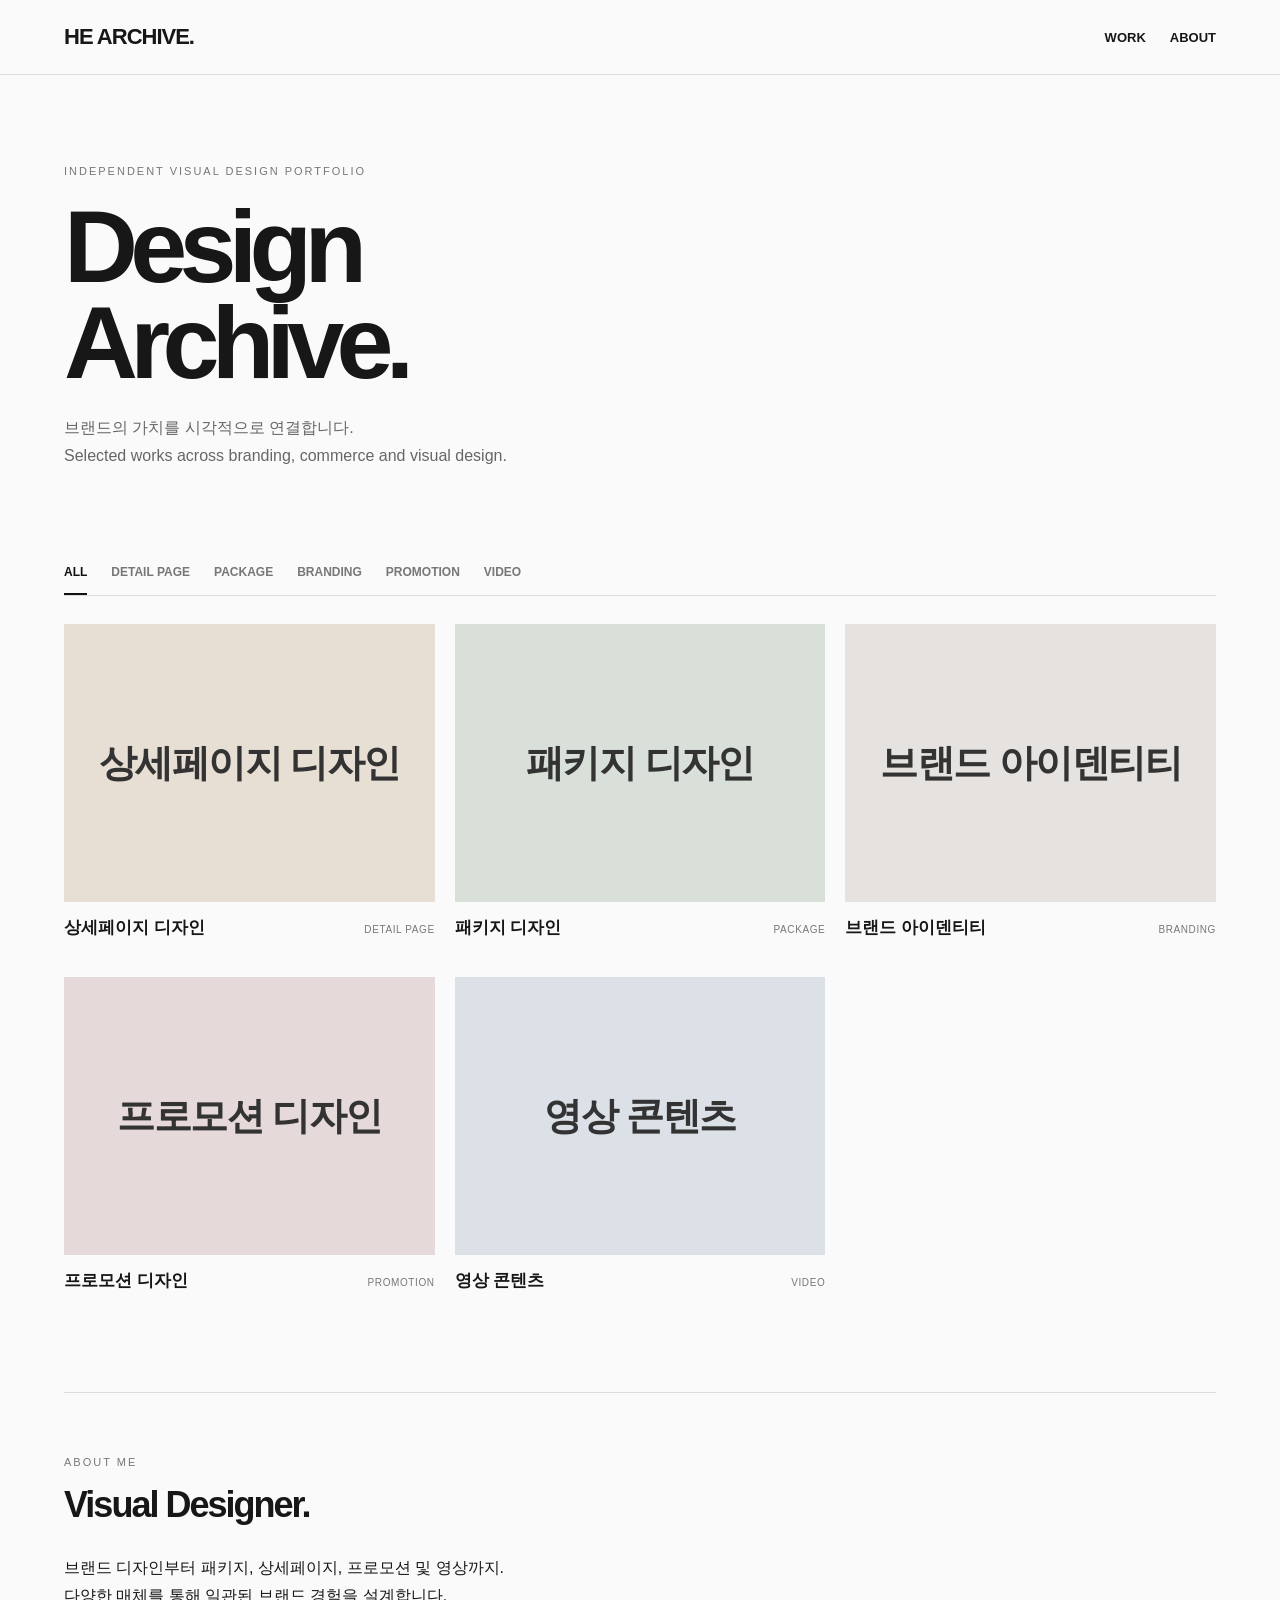
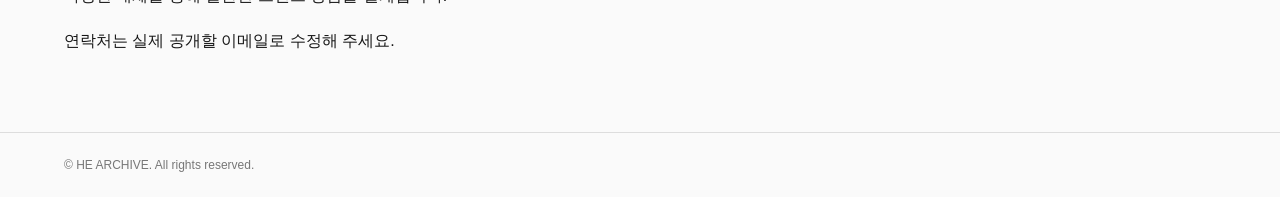
==== index.html @ f902c976 "Add files via upload" ====
<!doctype html>
<html lang="ko">
<head>
<meta charset="utf-8"><meta name="viewport" content="width=device-width, initial-scale=1">
<title>HE ARCHIVE — Visual Design Portfolio</title>
<style>
*{box-sizing:border-box}body{margin:0;background:#fafafa;color:#171717;font-family:Pretendard,'Noto Sans KR',Arial,sans-serif}button,a{color:inherit}button{font:inherit;cursor:pointer}a{text-decoration:none}header{position:sticky;top:0;z-index:2;background:#fafafaee;backdrop-filter:blur(12px);border-bottom:1px solid #ddd;display:flex;justify-content:space-between;align-items:center;padding:24px 5vw}.brand{font-size:22px;font-weight:900;letter-spacing:-1px}header nav{display:flex;gap:24px;font-size:13px;font-weight:bold}main{max-width:1600px;margin:auto;padding:0 5vw}.intro{padding:90px 0 64px}.eyebrow{font-size:11px;letter-spacing:2px;color:#777}.intro h1{font-size:clamp(48px,8vw,120px);line-height:.94;letter-spacing:-.075em;margin:22px 0}.intro p{font-size:16px;color:#666;line-height:1.8}.filters{display:flex;gap:24px;flex-wrap:wrap;border-bottom:1px solid #ddd;margin-bottom:28px}.filters button{background:none;border:0;padding:14px 0;color:#777;font-size:12px;font-weight:bold;border-bottom:2px solid transparent}.filters button[aria-pressed=true]{color:#111;border-color:#111}.grid{display:grid;grid-template-columns:repeat(3,minmax(0,1fr));gap:38px 20px}.work{border:0;background:none;text-align:left;padding:0;min-width:0}.thumb{aspect-ratio: 4/3;overflow:hidden;background:var(--tone);display:grid;place-items:center}.thumb img{width:100%;height:100%;object-fit:cover;transition:transform .35s}.work:hover img{transform:scale(1.035)}.placeholder{padding:20px;text-align:center;font-size:clamp(18px,3vw,40px);font-weight:800;letter-spacing:-.04em;color:#333}.meta{display:flex;justify-content:space-between;gap:10px;align-items:baseline;padding-top:14px}.meta strong{font-size:17px}.meta span{font-size:10px;color:#777;letter-spacing:.06em}.about{margin-top:100px;border-top:1px solid #ddd;padding:60px 0;line-height:1.8}.about h2{font-size:36px;letter-spacing:-2px;margin:0}footer{padding:25px 5vw;border-top:1px solid #ddd;font-size:12px;color:#777}dialog{border:0;padding:0;width:min(1050px,94vw);max-height:94vh;background:#fff;color:#111}dialog::backdrop{background:#000a}.detail-head{position:sticky;top:0;background:#fff;padding:24px;display:flex;justify-content:space-between;align-items:center;gap:20px;border-bottom:1px solid #ddd}.detail-head h2{margin:0;font-size:22px}.close{background:none;border:1px solid #ccc;border-radius:50%;width:40px;height:40px;font-size:24px;flex-shrink:0}.detail-body{padding:28px}.detail-body p{white-space:pre-line;line-height:1.8;color:#555}.detail-body img,.detail-body video{display:block;width:100%;height:auto;margin:0 auto 18px}.detail-body iframe{width:100%;aspect-ratio:16/9;border:0}.empty{color:#777;padding:30px 0}.work:focus-visible,button:focus-visible,a:focus-visible{outline:2px solid #555;outline-offset:4px}@media(max-width:900px){.grid{grid-template-columns:repeat(2,minmax(0,1fr))}}@media(max-width:540px){header{padding:18px 5vw}.brand{font-size:18px}header nav{gap:15px}.intro{padding:60px 0 38px}.grid{grid-template-columns:1fr;gap:28px}.filters{gap:14px}.filters button{font-size:11px}.detail-body{padding:14px}.meta strong{font-size:16px}}
</style>
</head>
<body>
<header><a class="brand" href="#top">HE ARCHIVE.</a><nav><a href="#work">WORK</a><a href="#about">ABOUT</a></nav></header>
<main id="top"><section class="intro"><div class="eyebrow">INDEPENDENT VISUAL DESIGN PORTFOLIO</div><h1>Design<br>Archive.</h1><p>브랜드의 가치를 시각적으로 연결합니다.<br>Selected works across branding, commerce and visual design.</p></section>
<section id="work" aria-label="작업물"><div class="filters" id="filters"></div><div class="grid" id="grid"></div><p class="empty" id="empty" hidden>등록된 작업물이 없습니다.</p></section>
<section class="about" id="about"><div class="eyebrow">ABOUT ME</div><h2>Visual Designer.</h2><p>브랜드 디자인부터 패키지, 상세페이지, 프로모션 및 영상까지.<br>다양한 매체를 통해 일관된 브랜드 경험을 설계합니다.</p><p>연락처는 실제 공개할 이메일로 수정해 주세요.</p></section></main><footer>© HE ARCHIVE. All rights reserved.</footer>
<dialog id="detail"><div class="detail-head"><div><div class="eyebrow" id="detailCategory"></div><h2 id="detailTitle"></h2></div><button class="close" aria-label="닫기" id="close">×</button></div><div class="detail-body" id="detailBody"></div></dialog>
<script src="projects.js"></script>
<script>
const categories=[['all','ALL'],['detail','DETAIL PAGE'],['package','PACKAGE'],['branding','BRANDING'],['promotion','PROMOTION'],['video','VIDEO']];
const filters=document.querySelector('#filters'),grid=document.querySelector('#grid'),dialog=document.querySelector('#detail');let active='all';
function node(tag,cls,text){const el=document.createElement(tag);if(cls)el.className=cls;if(text)el.textContent=text;return el;}
function image(src,alt){const el=node('img');el.src=src;el.alt=alt;el.loading='lazy';return el;}
function render(){filters.replaceChildren();grid.replaceChildren();categories.forEach(([id,label])=>{const b=node('button','',label);b.setAttribute('aria-pressed',String(active===id));b.onclick=()=>{active=id;render();};filters.append(b);});const list=PROJECTS.filter(p=>active==='all'||p.category===active);document.querySelector('#empty').hidden=!!list.length;list.forEach(p=>{const b=node('button','work');const t=node('div','thumb');t.style.setProperty('--tone',p.tone||'#eee');const fallback=()=>t.replaceChildren(node('div','placeholder',p.title));if(p.thumbnail){const im=image(p.thumbnail,p.title);im.onerror=fallback;t.append(im);}else fallback();const m=node('div','meta');m.append(node('strong','',p.title),node('span','',categories.find(c=>c[0]===p.category)?.[1]||p.category));b.append(t,m);b.onclick=()=>openProject(p);grid.append(b);});}
function openProject(p){document.querySelector('#detailTitle').textContent=p.title;document.querySelector('#detailCategory').textContent=categories.find(c=>c[0]===p.category)?.[1]||p.category;const body=document.querySelector('#detailBody');body.replaceChildren(node('p','',p.description||'작업 설명을 추가해 주세요.'));(p.images||[]).forEach(src=>body.append(image(src,p.title)));if(p.video){const v=node('video');v.src=p.video;v.controls=true;v.playsInline=true;v.preload='metadata';body.append(v);}if(p.youtubeId&&/^[\w-]{11}$/.test(p.youtubeId)){const f=node('iframe');f.src='https://www.youtube-nocookie.com/embed/'+p.youtubeId;f.title=p.title;f.allowFullscreen=true;body.append(f);}dialog.showModal();body.scrollTop=0;dialog.scrollTop=0;}
document.querySelector('#close').onclick=()=>dialog.close();dialog.addEventListener('click',e=>{if(e.target===dialog)dialog.close();});dialog.addEventListener('close',()=>document.querySelectorAll('#detailBody video').forEach(v=>v.pause()));dialog.addEventListener('close',()=>document.querySelector('#detailBody').replaceChildren());render();
</script></body></html>
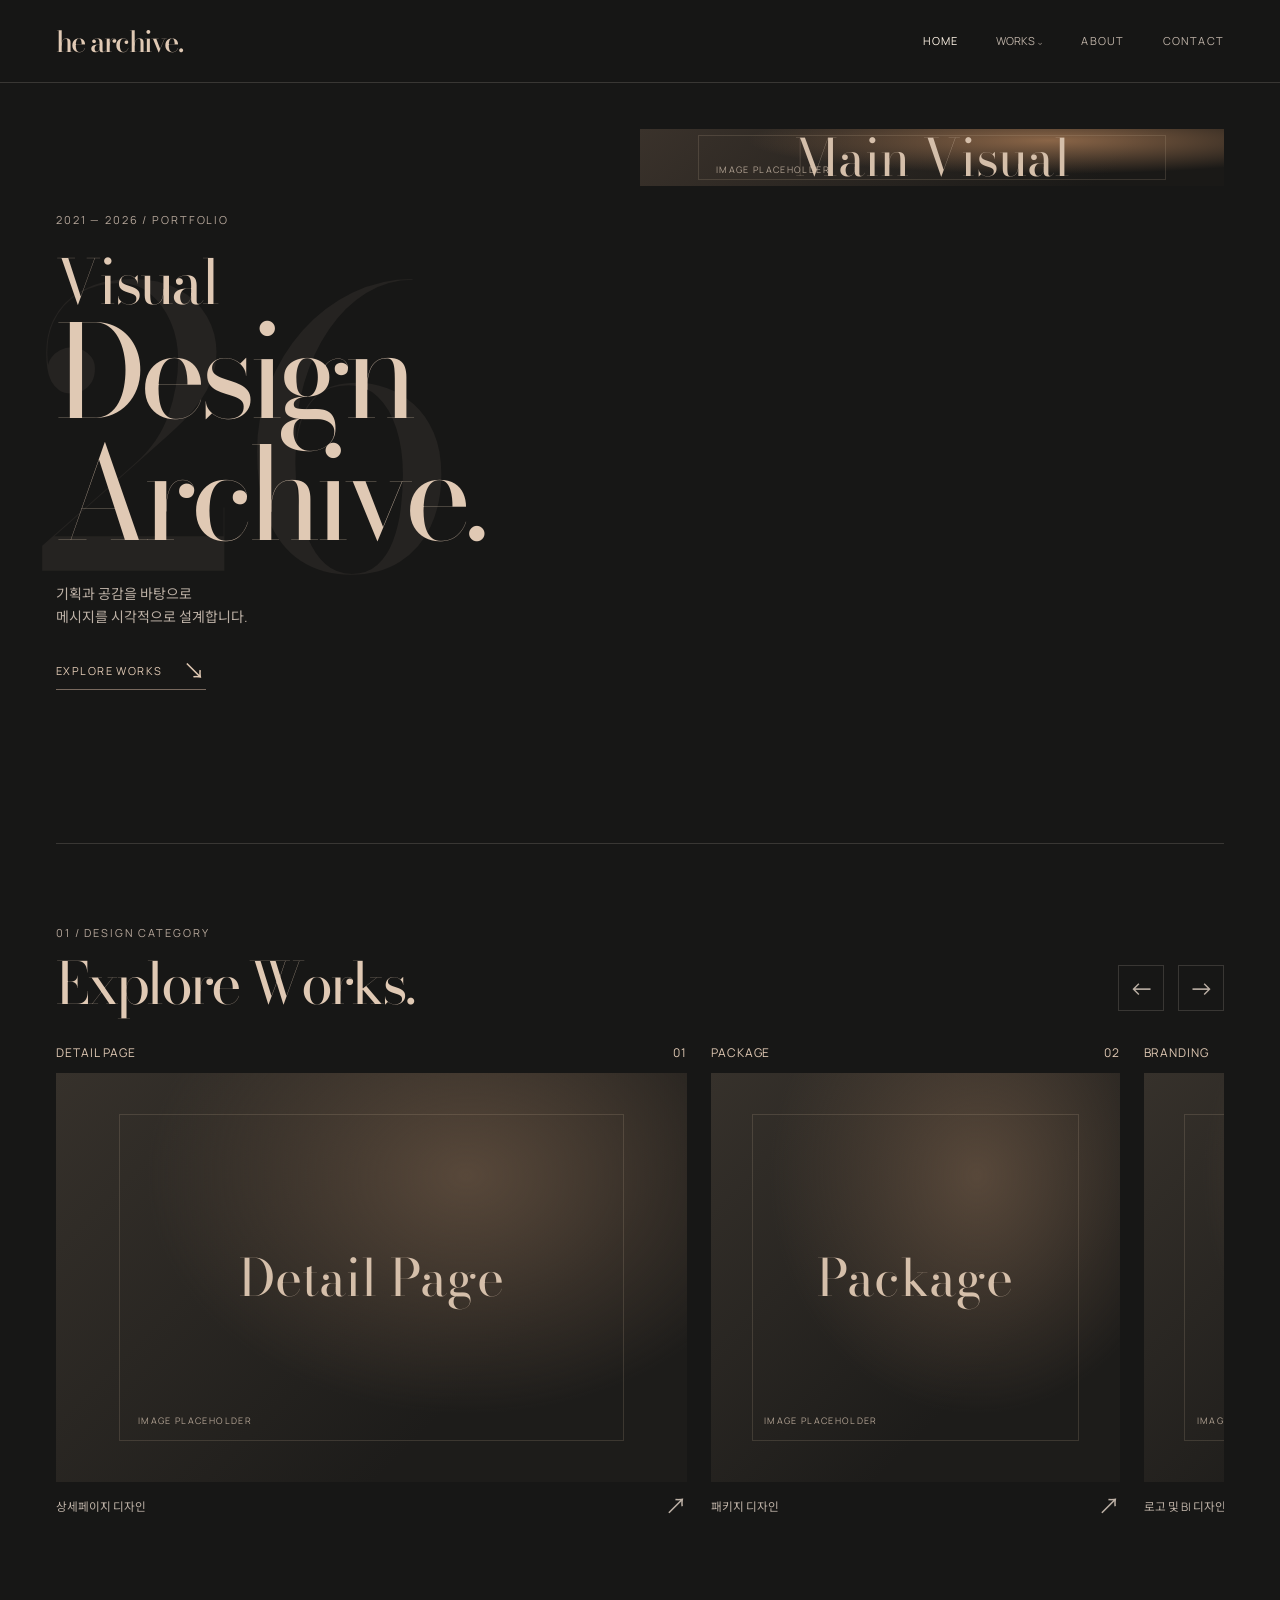
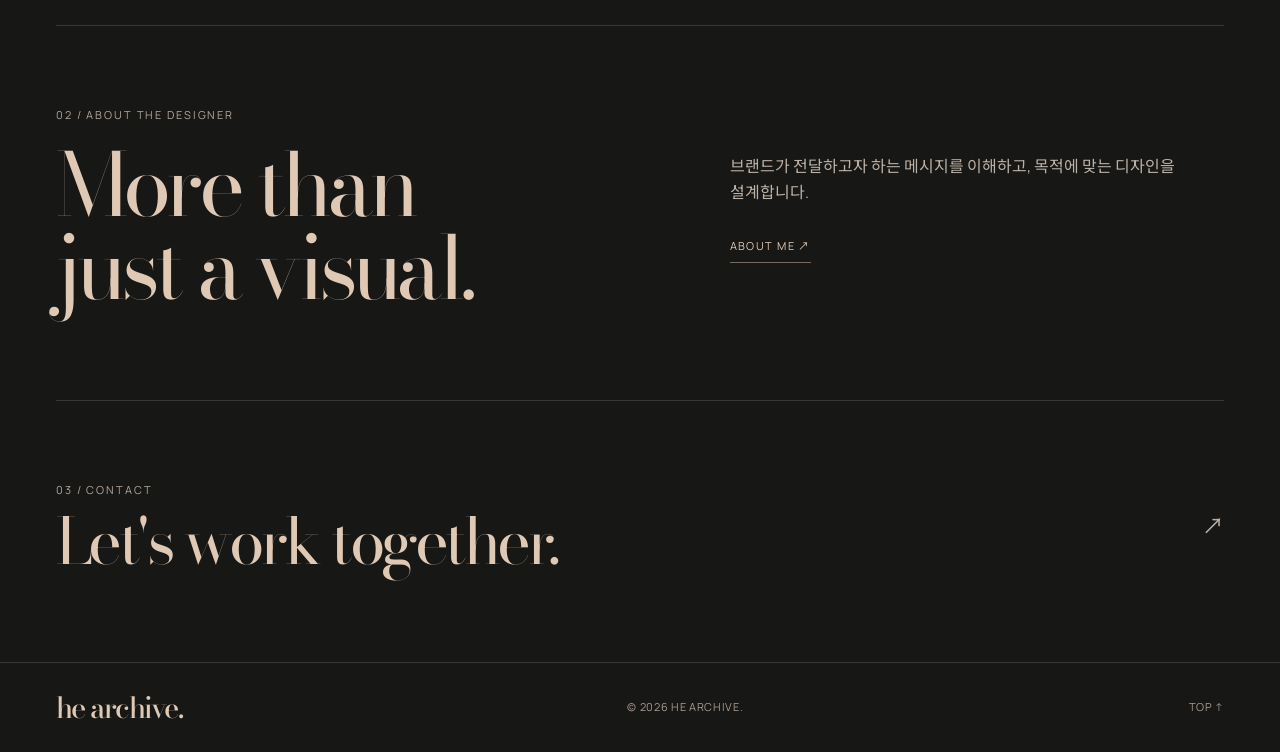
==== commit 363ba5c7: "Add files via upload" ====
--- a/index.html
+++ b/index.html
@@ -1,25 +1,2 @@
 <!doctype html>
-<html lang="ko">
-<head>
-<meta charset="utf-8"><meta name="viewport" content="width=device-width, initial-scale=1">
-<title>HE ARCHIVE — Visual Design Portfolio</title>
-<style>
-*{box-sizing:border-box}body{margin:0;background:#fafafa;color:#171717;font-family:Pretendard,'Noto Sans KR',Arial,sans-serif}button,a{color:inherit}button{font:inherit;cursor:pointer}a{text-decoration:none}header{position:sticky;top:0;z-index:2;background:#fafafaee;backdrop-filter:blur(12px);border-bottom:1px solid #ddd;display:flex;justify-content:space-between;align-items:center;padding:24px 5vw}.brand{font-size:22px;font-weight:900;letter-spacing:-1px}header nav{display:flex;gap:24px;font-size:13px;font-weight:bold}main{max-width:1600px;margin:auto;padding:0 5vw}.intro{padding:90px 0 64px}.eyebrow{font-size:11px;letter-spacing:2px;color:#777}.intro h1{font-size:clamp(48px,8vw,120px);line-height:.94;letter-spacing:-.075em;margin:22px 0}.intro p{font-size:16px;color:#666;line-height:1.8}.filters{display:flex;gap:24px;flex-wrap:wrap;border-bottom:1px solid #ddd;margin-bottom:28px}.filters button{background:none;border:0;padding:14px 0;color:#777;font-size:12px;font-weight:bold;border-bottom:2px solid transparent}.filters button[aria-pressed=true]{color:#111;border-color:#111}.grid{display:grid;grid-template-columns:repeat(3,minmax(0,1fr));gap:38px 20px}.work{border:0;background:none;text-align:left;padding:0;min-width:0}.thumb{aspect-ratio: 4/3;overflow:hidden;background:var(--tone);display:grid;place-items:center}.thumb img{width:100%;height:100%;object-fit:cover;transition:transform .35s}.work:hover img{transform:scale(1.035)}.placeholder{padding:20px;text-align:center;font-size:clamp(18px,3vw,40px);font-weight:800;letter-spacing:-.04em;color:#333}.meta{display:flex;justify-content:space-between;gap:10px;align-items:baseline;padding-top:14px}.meta strong{font-size:17px}.meta span{font-size:10px;color:#777;letter-spacing:.06em}.about{margin-top:100px;border-top:1px solid #ddd;padding:60px 0;line-height:1.8}.about h2{font-size:36px;letter-spacing:-2px;margin:0}footer{padding:25px 5vw;border-top:1px solid #ddd;font-size:12px;color:#777}dialog{border:0;padding:0;width:min(1050px,94vw);max-height:94vh;background:#fff;color:#111}dialog::backdrop{background:#000a}.detail-head{position:sticky;top:0;background:#fff;padding:24px;display:flex;justify-content:space-between;align-items:center;gap:20px;border-bottom:1px solid #ddd}.detail-head h2{margin:0;font-size:22px}.close{background:none;border:1px solid #ccc;border-radius:50%;width:40px;height:40px;font-size:24px;flex-shrink:0}.detail-body{padding:28px}.detail-body p{white-space:pre-line;line-height:1.8;color:#555}.detail-body img,.detail-body video{display:block;width:100%;height:auto;margin:0 auto 18px}.detail-body iframe{width:100%;aspect-ratio:16/9;border:0}.empty{color:#777;padding:30px 0}.work:focus-visible,button:focus-visible,a:focus-visible{outline:2px solid #555;outline-offset:4px}@media(max-width:900px){.grid{grid-template-columns:repeat(2,minmax(0,1fr))}}@media(max-width:540px){header{padding:18px 5vw}.brand{font-size:18px}header nav{gap:15px}.intro{padding:60px 0 38px}.grid{grid-template-columns:1fr;gap:28px}.filters{gap:14px}.filters button{font-size:11px}.detail-body{padding:14px}.meta strong{font-size:16px}}
-</style>
-</head>
-<body>
-<header><a class="brand" href="#top">HE ARCHIVE.</a><nav><a href="#work">WORK</a><a href="#about">ABOUT</a></nav></header>
-<main id="top"><section class="intro"><div class="eyebrow">INDEPENDENT VISUAL DESIGN PORTFOLIO</div><h1>Design<br>Archive.</h1><p>브랜드의 가치를 시각적으로 연결합니다.<br>Selected works across branding, commerce and visual design.</p></section>
-<section id="work" aria-label="작업물"><div class="filters" id="filters"></div><div class="grid" id="grid"></div><p class="empty" id="empty" hidden>등록된 작업물이 없습니다.</p></section>
-<section class="about" id="about"><div class="eyebrow">ABOUT ME</div><h2>Visual Designer.</h2><p>브랜드 디자인부터 패키지, 상세페이지, 프로모션 및 영상까지.<br>다양한 매체를 통해 일관된 브랜드 경험을 설계합니다.</p><p>연락처는 실제 공개할 이메일로 수정해 주세요.</p></section></main><footer>© HE ARCHIVE. All rights reserved.</footer>
-<dialog id="detail"><div class="detail-head"><div><div class="eyebrow" id="detailCategory"></div><h2 id="detailTitle"></h2></div><button class="close" aria-label="닫기" id="close">×</button></div><div class="detail-body" id="detailBody"></div></dialog>
-<script src="projects.js"></script>
-<script>
-const categories=[['all','ALL'],['detail','DETAIL PAGE'],['package','PACKAGE'],['branding','BRANDING'],['promotion','PROMOTION'],['video','VIDEO']];
-const filters=document.querySelector('#filters'),grid=document.querySelector('#grid'),dialog=document.querySelector('#detail');let active='all';
-function node(tag,cls,text){const el=document.createElement(tag);if(cls)el.className=cls;if(text)el.textContent=text;return el;}
-function image(src,alt){const el=node('img');el.src=src;el.alt=alt;el.loading='lazy';return el;}
-function render(){filters.replaceChildren();grid.replaceChildren();categories.forEach(([id,label])=>{const b=node('button','',label);b.setAttribute('aria-pressed',String(active===id));b.onclick=()=>{active=id;render();};filters.append(b);});const list=PROJECTS.filter(p=>active==='all'||p.category===active);document.querySelector('#empty').hidden=!!list.length;list.forEach(p=>{const b=node('button','work');const t=node('div','thumb');t.style.setProperty('--tone',p.tone||'#eee');const fallback=()=>t.replaceChildren(node('div','placeholder',p.title));if(p.thumbnail){const im=image(p.thumbnail,p.title);im.onerror=fallback;t.append(im);}else fallback();const m=node('div','meta');m.append(node('strong','',p.title),node('span','',categories.find(c=>c[0]===p.category)?.[1]||p.category));b.append(t,m);b.onclick=()=>openProject(p);grid.append(b);});}
-function openProject(p){document.querySelector('#detailTitle').textContent=p.title;document.querySelector('#detailCategory').textContent=categories.find(c=>c[0]===p.category)?.[1]||p.category;const body=document.querySelector('#detailBody');body.replaceChildren(node('p','',p.description||'작업 설명을 추가해 주세요.'));(p.images||[]).forEach(src=>body.append(image(src,p.title)));if(p.video){const v=node('video');v.src=p.video;v.controls=true;v.playsInline=true;v.preload='metadata';body.append(v);}if(p.youtubeId&&/^[\w-]{11}$/.test(p.youtubeId)){const f=node('iframe');f.src='https://www.youtube-nocookie.com/embed/'+p.youtubeId;f.title=p.title;f.allowFullscreen=true;body.append(f);}dialog.showModal();body.scrollTop=0;dialog.scrollTop=0;}
-document.querySelector('#close').onclick=()=>dialog.close();dialog.addEventListener('click',e=>{if(e.target===dialog)dialog.close();});dialog.addEventListener('close',()=>document.querySelectorAll('#detailBody video').forEach(v=>v.pause()));dialog.addEventListener('close',()=>document.querySelector('#detailBody').replaceChildren());render();
-</script></body></html>
+<html lang="ko" id="top"><head><meta charset="utf-8"><meta name="viewport" content="width=device-width,initial-scale=1"><meta name="theme-color" content="#171716"><title>Portfolio | HE ARCHIVE</title><link rel="stylesheet" href="style.css"><script defer src="projects.js"></script><script defer src="app.js"></script></head><body data-page="home"><div id="app"></div><noscript>이 포트폴리오를 보려면 JavaScript를 활성화해 주세요.</noscript></body></html>
--- a/style.css
+++ b/style.css
@@ -0,0 +1,2 @@
+@import url('https://fonts.googleapis.com/css2?family=Bodoni+Moda:opsz,wght@6..96,400;6..96,500&family=Manrope:wght@400;500;600;700&family=Noto+Sans+KR:wght@400;500;600&display=swap');
+:root{--bg:#171716;--panel:#242321;--title:#e0c9b4;--text:#bdb1a6;--line:#393734;--serif:'Bodoni Moda',Georgia,serif;--sans:Manrope,'Noto Sans KR',sans-serif}*{box-sizing:border-box}html{scroll-behavior:smooth}body{margin:0;background:var(--bg);color:var(--text);font:14px/1.65 var(--sans)}a{color:inherit;text-decoration:none}button{font:inherit;color:inherit;background:none;border:0;cursor:pointer}a:focus-visible,button:focus-visible{outline:2px solid var(--title);outline-offset:5px}img{display:block;width:100%;height:100%;object-fit:cover}h1,h2,h3,p{margin:0}h1,h2,h3{color:var(--title);font-weight:400}.wrap{width:min( calc(100% - 112px),1600px);margin:auto}.eyebrow{font-size:11px;letter-spacing:.17em;text-transform:uppercase;color:#b5a69a}.serif{font-family:var(--serif);letter-spacing:-.055em;line-height:.95}.header{position:sticky;top:0;background:rgba(23,23,22,.96);z-index:20;border-bottom:1px solid var(--line)}.header-inner{min-height:82px;display:flex;align-items:center;justify-content:space-between;gap:30px}.logo{font:500 29px/1 var(--serif);letter-spacing:-.06em;color:var(--title);white-space:nowrap}.nav{display:flex;align-items:center;gap:38px;font-size:11px;letter-spacing:.11em}.nav>a,.nav button{padding:16px 0}.nav a:hover,.nav button:hover,.nav [aria-current=page]{color:#fff4e6}.drop{position:relative}.drop-menu{display:none;position:absolute;top:100%;left:-22px;min-width:205px;padding:12px 0;background:var(--panel);border:1px solid var(--line);box-shadow:0 12px 40px #0003}.drop-menu a{display:block;padding:10px 22px}.drop-menu a:hover{background:#34312d}.drop:hover .drop-menu,.drop:focus-within .drop-menu,.drop.open .drop-menu{display:block}.mobile-toggle{display:none}.hero{display:grid;grid-template-columns:1fr 1fr;align-items:center;min-height: min(760px,85vh);padding:45px 0 70px;position:relative}.hero-copy{position:relative;z-index:1;padding:35px 0}.hero-number{position:absolute;font:400 clamp(180px,30vw,460px)/1 var(--serif);color:#252321;top:50%;left:-5%;transform:translateY(-55%);z-index:-1;pointer-events:none}.hero h1{font-size:clamp(66px,10vw,170px);margin:24px -12% 28px 0}.hero h1 span{display:block;font-size:.48em;letter-spacing:-.035em}.hero h1 em{font-style:normal;display:block}.hero p{max-width:380px;font-size:14px}.hero-visual{aspect-ratio:4/4.4;max-height:690px}.media{position:relative;overflow:hidden;background:var(--panel);isolation:isolate}.media img{transition:transform .65s cubic-bezier(.2,.75,.25,1)}a:hover .media img{transform:scale(1.035)}.placeholder{width:100%;height:100%;display:flex;align-items:center;justify-content:center;position:relative;overflow:hidden;background:radial-gradient(ellipse at 65% 25%,#58483a 0,transparent 55%),linear-gradient(135deg,#36312b,#1d1c1a 70%);color:#d5bfaa}.placeholder:before{content:'';position:absolute;inset:10%;border:1px solid #bda99230}.placeholder span{font:400 clamp(21px,4vw,54px)/1.1 var(--serif);text-align:center;max-width:85%;z-index:1}.placeholder small{position:absolute;bottom:13%;left:13%;font-size:9px;letter-spacing:.15em;color:#b1a293}.hero-visual .placeholder{background:radial-gradient(ellipse at 70% 20%,#8a6547 0,transparent 52%),linear-gradient(140deg,#3a322b,#1a1917 80%)}.text-link{display:inline-flex;gap:20px;align-items:center;color:var(--title);font-size:11px;letter-spacing:.13em;margin-top:32px;border-bottom:1px solid #78695e;padding-bottom:7px}.arrow{font-size:22px;font-weight:400;line-height:1}.section{border-top:1px solid var(--line);padding:80px 0 90px}.section-head{display:flex;align-items:flex-end;justify-content:space-between;gap:20px;margin-bottom:32px}.section-head h2{font-size:clamp(35px,4.5vw,76px);margin-top:14px}.controls{display:flex;gap:14px}.controls button{font-size:25px;border:1px solid var(--line);width:46px;height:46px;line-height:1}.controls button:hover{border-color:var(--title)}.track{display:flex;gap:24px;overflow-x:auto;scroll-snap-type:x mandatory;scrollbar-width:thin;scrollbar-color:#67574b transparent;padding-bottom:18px}.category-card{flex:0 0 35%;min-width:260px;scroll-snap-align:start}.category-card:first-child{flex-basis:54%}.category-card .media{height:clamp(235px,32vw,480px)}.card-top,.card-bottom{display:flex;justify-content:space-between;align-items:center;gap:12px}.card-top{margin-bottom:10px;font-size:12px;letter-spacing:.08em;color:var(--title)}.card-bottom{padding-top:13px}.card-bottom small{color:var(--text)}.about-strip{display:grid;grid-template-columns:1.15fr 1fr;gap:9%;align-items:center}.about-strip h2{font-size:clamp(45px,6.8vw,110px);line-height:.95}.about-strip p{max-width:450px;font-size:16px}.contact-strip{display:flex;justify-content:space-between;align-items:center;gap:24px}.contact-strip h2{font-size:clamp(35px,5vw,78px);margin-top:12px}.footer{border-top:1px solid var(--line);padding:30px 0;color:#a99b8f;font-size:11px;letter-spacing:.06em}.footer .wrap{display:flex;justify-content:space-between;align-items:center;gap:10px}.page-intro{position:relative;padding:90px 0 65px;overflow:hidden}.page-intro h1{font-size:clamp(62px,9vw,145px);margin:20px 0 24px;position:relative}.page-intro .num{position:absolute;right:0;bottom:0;color:#302c28;font:400 clamp(100px,20vw,290px)/.9 var(--serif);z-index:-1}.tabs{display:flex;gap:30px;overflow-x:auto;white-space:nowrap;border-bottom:1px solid var(--line);margin-bottom:42px}.tabs a{font-size:11px;letter-spacing:.1em;padding:14px 0;border-bottom:2px solid transparent}.tabs a.active{color:var(--title);border-color:var(--title)}.project-grid{display:grid;grid-template-columns:repeat(2,minmax(0,1fr));gap:50px 24px;padding-bottom:90px}.project-card .media{aspect-ratio:4/3}.project-card.feature{grid-column:1/-1}.project-card.feature .media{aspect-ratio:2.4/1}.project-card h3{font-size:18px;margin-top:12px}.project-card .card-top{font-size:10px}.empty{border:1px solid var(--line);padding:70px 25px;text-align:center;grid-column:1/-1}.empty h2{font-family:var(--serif);font-size:48px;margin-bottom:12px}.next{border-top:1px solid var(--line);padding:35px 0 70px;display:flex;justify-content:space-between;align-items:center}.next strong{font:400 clamp(28px,4vw,60px)/1 var(--serif);color:var(--title)}.project-hero{display:grid;grid-template-columns:1.2fr 1fr;gap:6%;align-items:center;margin:45px 0 70px}.project-hero .media{aspect-ratio:4/3}.project-hero h1{font-size:clamp(32px,5vw,70px);line-height:1.15;margin:15px 0}.project-body{border-top:1px solid var(--line);padding:50px 0 80px}.project-body .work-image{display:block;max-width:1200px;margin:0 auto 20px;height:auto;object-fit:contain}.project-body.detail .work-image{max-width:min(900px,100%);margin-bottom:0}.info-grid{display:grid;grid-template-columns:1fr 1fr;gap:45px;padding:0 0 100px}.info-grid h2{font:400 42px/1.1 var(--serif);margin-bottom:20px}.info-grid p{margin:10px 0}.contact-box{padding:0 0 100px}.contact-box a{font-size:clamp(24px,4vw,50px);color:var(--title);overflow-wrap:anywhere}.reveal{opacity:1;transform:none}.js .reveal.waiting{opacity:0;transform:translateY(18px);transition:opacity .65s,transform .65s}.js .reveal.waiting.visible{opacity:1;transform:none}@media(max-width:900px){.wrap{width:calc(100% - 56px)}.nav{gap:22px}.hero{min-height:auto}.hero h1{font-size:clamp(60px,11vw,110px)}.section{padding:55px 0}.category-card{flex-basis:48%}.category-card:first-child{flex-basis:67%}.project-grid{gap:32px 16px}}@media(max-width:600px){.wrap{width:calc(100% - 36px)}.header-inner{min-height:65px}.mobile-toggle{display:block;font-size:23px}.nav{display:none;position:absolute;top:100%;left:0;right:0;padding:14px 18px 22px;background:var(--bg);border-bottom:1px solid var(--line);flex-direction:column;align-items:stretch;gap:0}.nav.open{display:flex}.drop-menu{position:static;box-shadow:none;background:transparent;border:0;padding:0}.drop-menu a{padding:10px 15px}.hero{grid-template-columns:1fr;padding:22px 0 45px;gap:15px}.hero-copy{padding:30px 0 5px}.hero h1{margin:16px 0 18px;font-size:clamp(66px,17vw,100px)}.hero-number{font-size:230px;left:0}.hero-visual{aspect-ratio:4/3}.text-link{margin-top:20px}.section-head{margin-bottom:22px}.category-card,.category-card:first-child{flex-basis:82%;min-width:0}.category-card .media{height:260px}.track{gap:14px}.controls button{width:36px;height:36px;font-size:20px}.about-strip,.info-grid,.project-hero{grid-template-columns:1fr;gap:24px}.contact-strip{align-items:flex-start}.footer .logo{font-size:22px}.page-intro{padding:55px 0 35px}.page-intro h1{font-size:clamp(48px,12vw,80px)}.tabs{gap:22px;margin-bottom:25px}.project-grid{grid-template-columns:1fr;gap:30px;padding-bottom:50px}.project-card.feature .media{aspect-ratio:4/3}.project-hero{margin:24px 0 40px}.next{padding-bottom:40px}}@media(prefers-reduced-motion:reduce){*,*::before,*::after{scroll-behavior:auto!important;transition:none!important;animation:none!important}.js .reveal.waiting{opacity:1;transform:none}}
